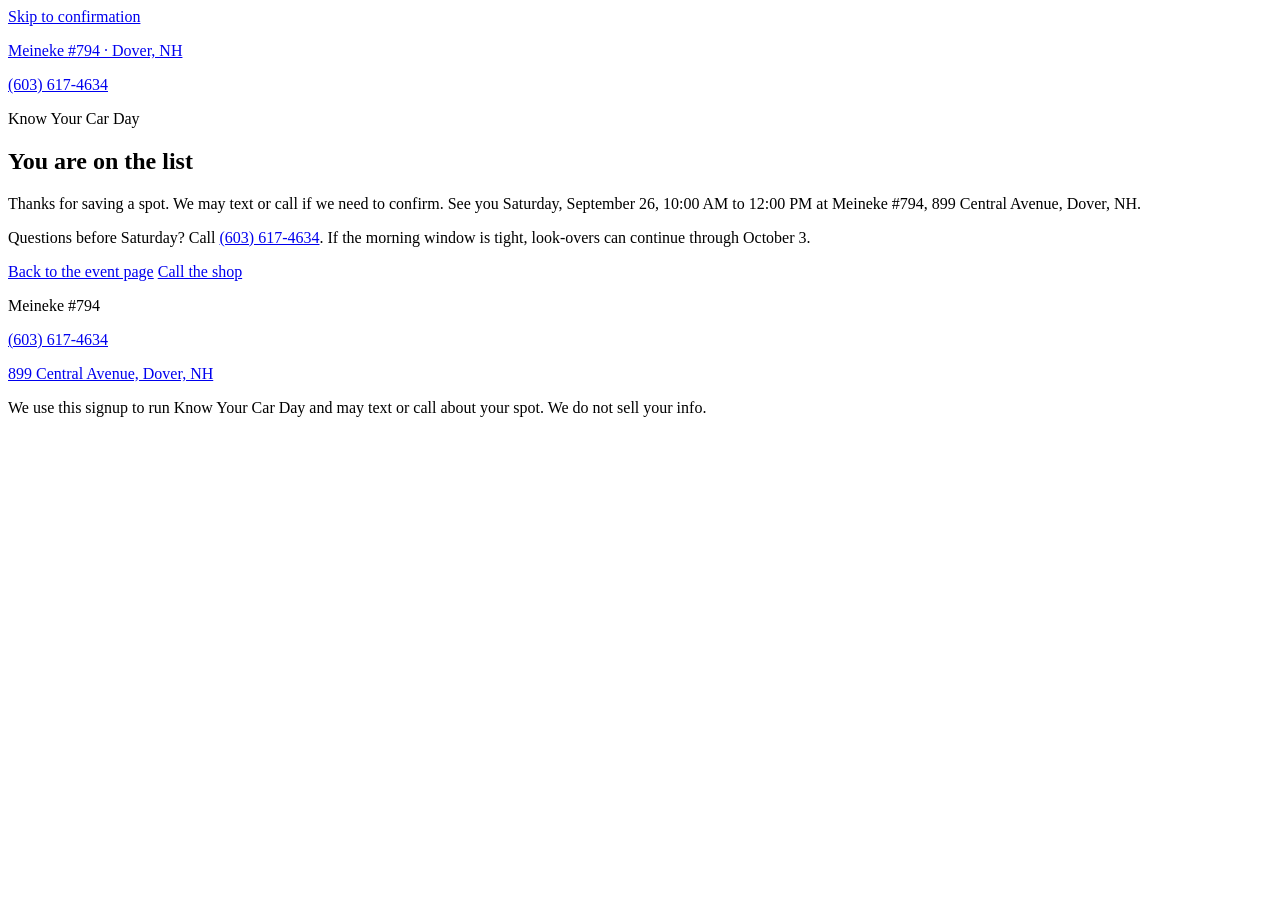
==== thanks.html @ 158d098f "Add Know Your Car Day landing page and RSVP form" ====
<!DOCTYPE html>
<html lang="en">
  <head>
    <meta charset="utf-8" />
    <meta name="viewport" content="width=device-width, initial-scale=1" />
    <title>You are on the list | Know Your Car Day</title>
    <meta
      name="description"
      content="Thanks for saving a spot at Know Your Car Day, Saturday, September 26, 2026 at Meineke #794 in Dover, NH."
    />
    <meta name="robots" content="noindex" />
    <meta name="theme-color" content="#111111" />
    <link rel="icon" href="favicon.svg" type="image/svg+xml" />
    <link rel="stylesheet" href="styles.css" />
  </head>
  <body>
    <a class="skip-link" href="#thanks">Skip to confirmation</a>

    <header class="masthead">
      <div class="wrap masthead-inner">
        <p class="shop-mark">
          <a href="index.html">Meineke #794 · Dover, NH</a>
        </p>
        <p class="masthead-phone">
          <a href="tel:+16036174634">(603) 617-4634</a>
        </p>
      </div>
    </header>

    <main>
      <section class="thanks" id="thanks" aria-labelledby="thanks-heading">
        <div class="wrap thanks-inner">
          <p class="eyebrow">Know Your Car Day</p>
          <h1 id="thanks-heading">You are on the list</h1>
          <p class="lede">
            Thanks for saving a spot. We may text or call if we need to confirm.
            See you Saturday, September 26, 10:00 AM to 12:00 PM at Meineke #794,
            899 Central Avenue, Dover, NH.
          </p>
          <p class="soft-note">
            Questions before Saturday? Call
            <a href="tel:+16036174634">(603) 617-4634</a>. If the morning window
            is tight, look-overs can continue through October 3.
          </p>
          <p class="hero-actions">
            <a class="btn btn-primary" href="index.html">Back to the event page</a>
            <a class="btn btn-ghost" href="tel:+16036174634">Call the shop</a>
          </p>
        </div>
      </section>
    </main>

    <footer class="site-footer">
      <div class="wrap">
        <p class="footer-shop">Meineke #794</p>
        <p>
          <a href="tel:+16036174634">(603) 617-4634</a>
        </p>
        <p>
          <a href="https://maps.google.com/?q=899+Central+Avenue+Dover+NH"
            >899 Central Avenue, Dover, NH</a
          >
        </p>
        <p class="privacy">
          We use this signup to run Know Your Car Day and may text or call about
          your spot. We do not sell your info.
        </p>
      </div>
    </footer>
  </body>
</html>
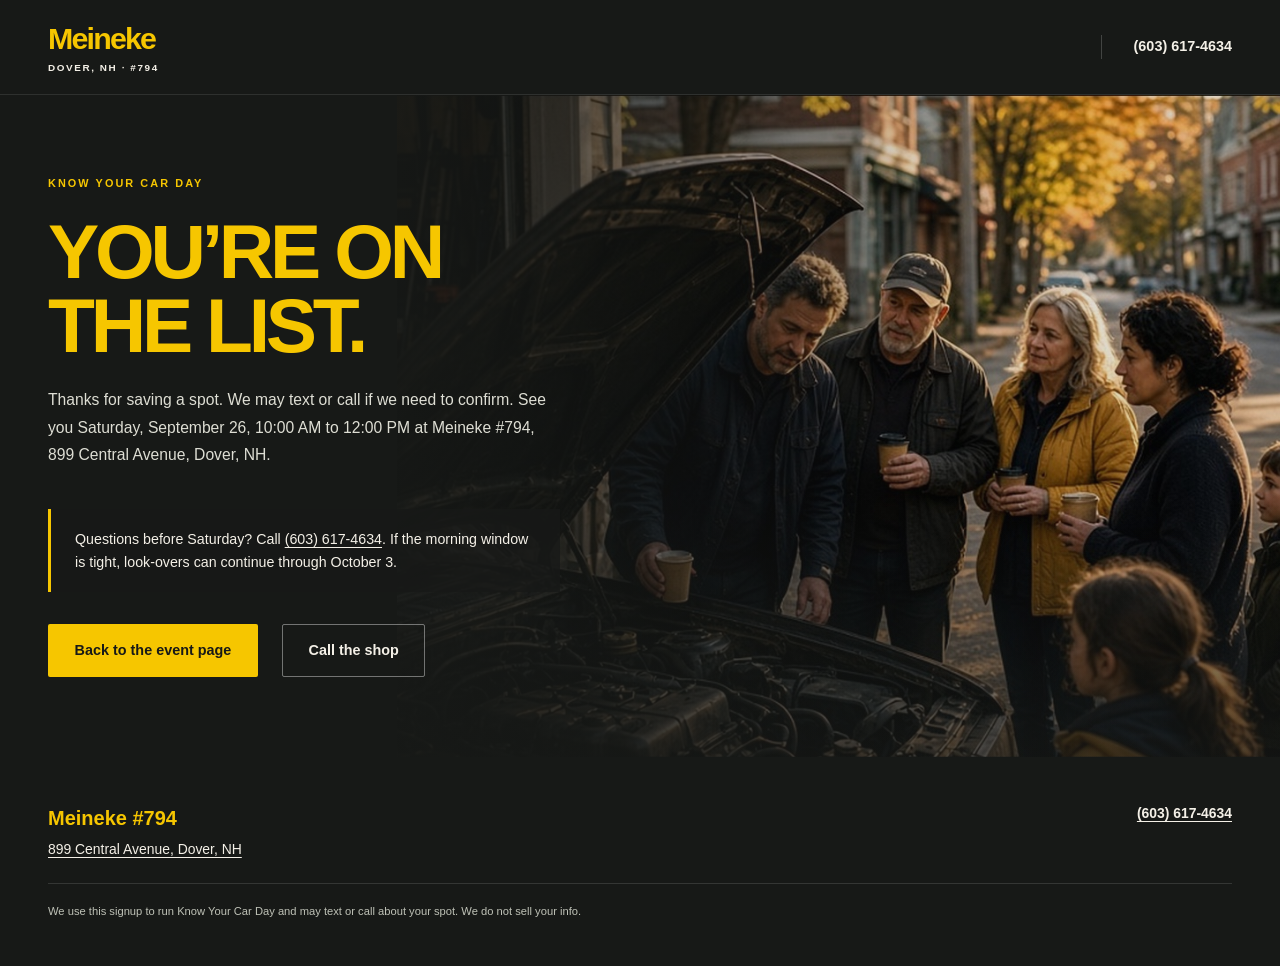
==== commit e0f1904d: "Restyle event landing page to match the Know Your Car Day flyer" ====
--- a/thanks.html
+++ b/thanks.html
@@ -9,7 +9,7 @@
       content="Thanks for saving a spot at Know Your Car Day, Saturday, September 26, 2026 at Meineke #794 in Dover, NH."
     />
     <meta name="robots" content="noindex" />
-    <meta name="theme-color" content="#111111" />
+    <meta name="theme-color" content="#171917" />
     <link rel="icon" href="favicon.svg" type="image/svg+xml" />
     <link rel="stylesheet" href="styles.css" />
   </head>
@@ -18,9 +18,7 @@
 
     <header class="masthead">
       <div class="wrap masthead-inner">
-        <p class="shop-mark">
-          <a href="index.html">Meineke #794 · Dover, NH</a>
-        </p>
+        <a class="shop-mark" href="index.html"><span>Meineke</span><small>Dover, NH · #794</small></a>
         <p class="masthead-phone">
           <a href="tel:+16036174634">(603) 617-4634</a>
         </p>
@@ -29,9 +27,12 @@
 
     <main>
       <section class="thanks" id="thanks" aria-labelledby="thanks-heading">
+        <div class="hero-visual" aria-hidden="true">
+          <svg viewBox="0 170 1080 750" preserveAspectRatio="xMidYMid slice" focusable="false"><image href="assets/shop-day.jpg" width="1080" height="1080" /></svg>
+        </div>
         <div class="wrap thanks-inner">
           <p class="eyebrow">Know Your Car Day</p>
-          <h1 id="thanks-heading">You are on the list</h1>
+          <h1 id="thanks-heading">You’re on<br />the list.</h1>
           <p class="lede">
             Thanks for saving a spot. We may text or call if we need to confirm.
             See you Saturday, September 26, 10:00 AM to 12:00 PM at Meineke #794,
--- a/styles.css
+++ b/styles.css
@@ -0,0 +1,173 @@
+:root {
+  --ink: #171917;
+  --ink-soft: #222520;
+  --paper: #f4f0e7;
+  --card: #fffdf8;
+  --yellow: #f6c600;
+  --muted: #60635a;
+  --line: #d9d5ca;
+  --focus: #176b96;
+}
+*, *::before, *::after { box-sizing: border-box; }
+html { scroll-behavior: smooth; scroll-padding-top: 1.5rem; }
+body { margin: 0; background: var(--paper); color: var(--ink); font-family: Arial, Helvetica, sans-serif; font-size: 1rem; line-height: 1.6; -webkit-font-smoothing: antialiased; }
+a { color: inherit; text-underline-offset: .22em; }
+a:hover { text-decoration-thickness: 2px; }
+:focus-visible { outline: 3px solid var(--focus); outline-offset: 5px; }
+.hero :focus-visible, .masthead :focus-visible, .site-footer :focus-visible, .thanks :focus-visible { outline-color: var(--yellow); }
+.wrap { width: min(100% - 6rem, 76rem); margin-inline: auto; }
+.skip-link { position: absolute; left: 1rem; top: 1rem; z-index: 10; padding: .7rem 1rem; background: var(--yellow); color: var(--ink); transform: translateY(-200%); }
+.skip-link:focus { transform: none; }
+.masthead { background: var(--ink); color: var(--paper); border-bottom: 1px solid #ffffff19; }
+.masthead-inner { display: flex; align-items: center; justify-content: space-between; gap: 2rem; min-height: 94px; }
+.shop-mark { display: flex; flex-direction: column; text-decoration: none; line-height: 1.15; }
+.shop-mark > span { color: var(--yellow); font-size: 1.9rem; font-weight: 900; letter-spacing: -.06em; }
+.shop-mark small { margin-top: .4rem; font-size: .62rem; font-weight: 700; letter-spacing: .16em; text-transform: uppercase; }
+.site-nav { display: flex; gap: 2rem; margin-left: auto; font-size: .86rem; }
+.site-nav a, .masthead-phone a { text-decoration: none; }
+.site-nav a:hover, .masthead-phone a:hover { color: var(--yellow); }
+.masthead-phone { margin: 0 0 0 1.5rem; padding-left: 2rem; border-left: 1px solid #ffffff30; font-size: .9rem; font-weight: 700; }
+.hero, .thanks { position: relative; isolation: isolate; overflow: hidden; background: var(--ink); color: var(--paper); }
+.hero-visual { position: absolute; z-index: -2; inset: 0 0 0 31%; }
+.hero-visual svg { display: block; width: 100%; height: 100%; }
+.hero::before, .thanks::before { content: ''; position: absolute; z-index: -1; inset: 0; background: linear-gradient(90deg, #171917 5%, #171917f5 28%, #171917b8 44%, #17191722 73%), linear-gradient(0deg, #171917bb, transparent 40%); }
+.hero-inner { position: relative; padding-top: 5.25rem; padding-bottom: 5rem; }
+.eyebrow { margin: 0 0 1.4rem; font-size: .68rem; font-weight: 700; letter-spacing: .19em; text-transform: uppercase; }
+.hero .eyebrow, .thanks .eyebrow { color: var(--yellow); }
+.status-dot { display: inline-block; width: 6px; height: 6px; margin-right: .6rem; border-radius: 50%; background: currentColor; vertical-align: middle; }
+h1, h2, h3, p { margin-top: 0; }
+h1 { margin-bottom: 1.5rem; font-size: clamp(4rem, 7.3vw, 6.6rem); font-weight: 900; line-height: .96; letter-spacing: -.055em; text-transform: uppercase; color: var(--yellow); }
+.title-dot { color: var(--paper); }
+.hero-intro { margin-bottom: 1.1rem; font-size: clamp(1.15rem, 1.65vw, 1.5rem); line-height: 1.45; letter-spacing: -.02em; }
+.lede { max-width: 27rem; color: #deded4; line-height: 1.75; font-size: .98rem; }
+.hero-actions { display: flex; flex-wrap: wrap; align-items: center; gap: 1.5rem; margin: 2rem 0 0; }
+.btn { display: inline-flex; align-items: center; justify-content: center; gap: 1.75rem; min-height: 52px; padding: .85rem 1.6rem; border: 1px solid transparent; border-radius: 2px; font: inherit; font-size: .9rem; font-weight: 700; text-decoration: none; cursor: pointer; transition: background-color .15s, color .15s; }
+.btn-primary { background: var(--yellow); color: var(--ink); }
+.btn-primary:hover { background: #ffda42; }
+.btn-primary span { font-size: 1.15rem; }
+.text-link { color: var(--paper); font-size: .84rem; text-decoration: none; border-bottom: 1px solid #ffffff55; padding-block: .5rem; }
+.text-link span { margin-left: .5rem; }
+.hero-note { margin: 1rem 0 0; font-size: .73rem; color: #c3c6ba; }
+.event-details { background: #171917eb; border-top: 1px solid #ffffff25; }
+.event-details-inner { display: grid; grid-template-columns: repeat(3, 1fr); padding-block: 1.9rem; }
+.event-details-inner > div { display: flex; flex-direction: column; padding-left: 2.2rem; border-left: 1px solid #ffffff24; }
+.event-details-inner > div:first-child { padding-left: 0; border-left: 0; }
+.detail-label { margin-bottom: .45rem; color: var(--yellow); font-size: .62rem; font-weight: 700; letter-spacing: .18em; text-transform: uppercase; }
+.event-details strong { font-size: 1.02rem; }
+.event-details strong + span, .event-details a { margin-top: .25rem; color: #bfc2b7; font-size: .78rem; }
+.event-details a { width: fit-content; text-decoration: none; }
+.event-details a:hover { color: var(--yellow); }
+.expect { padding: 5.5rem 0 4.5rem; background: var(--paper); }
+.expect .eyebrow, .signup .eyebrow { color: #746021; }
+h2 { margin-bottom: 1.1rem; font-size: clamp(2.25rem, 3.8vw, 3.4rem); line-height: 1.07; font-weight: 700; letter-spacing: -.045em; }
+.section-lead { max-width: 37rem; margin-bottom: 2.6rem; color: var(--muted); line-height: 1.75; }
+.expect-list { display: grid; grid-template-columns: repeat(3, 1fr); column-gap: 3rem; row-gap: 1.8rem; padding: 0; margin: 0; list-style: none; counter-reset: topic; }
+.expect-list li { counter-increment: topic; position: relative; padding: 1.35rem 0 0 2.15rem; border-top: 1px solid var(--line); color: var(--muted); font-size: .92rem; line-height: 1.7; }
+.expect-list li::before { content: '0' counter(topic); position: absolute; left: 0; top: 1.5rem; color: #86713b; font-size: .66rem; font-weight: 700; }
+.expect-list strong { display: block; margin-bottom: .4rem; color: var(--ink); font-size: 1.1rem; font-weight: 700; }
+.soft-note { margin: 2.5rem 0 0; padding: 1.2rem 1.5rem; border-left: 3px solid var(--yellow); background: #e9e4d8; color: #54574e; font-size: .89rem; }
+.signup { padding: 5.5rem 0; background: #e9e5da; border-top: 1px solid var(--line); }
+.signup-wrap { display: grid; grid-template-columns: .85fr 1.15fr; gap: clamp(3rem, 7vw, 7rem); align-items: start; }
+.signup-intro { padding-top: .5rem; }
+.signup-intro .section-lead { max-width: 24rem; margin-bottom: 2rem; }
+.signup-summary { padding-top: 1.8rem; border-top: 1px solid #ccc8bb; }
+.signup-summary p { margin-bottom: 1.6rem; font-size: .9rem; color: #565a50; }
+.signup-summary span { display: block; margin-bottom: .35rem; font-size: .65rem; font-weight: 700; letter-spacing: .15em; text-transform: uppercase; }
+.signup-summary strong { display: block; color: var(--ink); font-size: 1rem; }
+.signup-summary a { color: var(--ink); font-size: 1.15rem; font-weight: 700; text-decoration-color: #a79b72; }
+.signup-reassurance { max-width: 20rem; padding-top: .5rem; color: #63665a; font-size: .9rem; font-style: italic; }
+.rsvp-form { min-width: 0; padding: 2rem; background: var(--card); border: 1px solid #d8d3c7; border-top: 4px solid var(--yellow); border-radius: 2px; }
+.form-heading { margin-bottom: 1.6rem; }
+.form-heading h3 { margin-bottom: .35rem; font-size: 1.3rem; letter-spacing: -.025em; line-height: 1.25; }
+.form-heading p { margin-bottom: 0; color: var(--muted); font-size: .85rem; }
+.honeypot { position: absolute; left: -10000px; width: 1px; height: 1px; overflow: hidden; }
+.field, fieldset { min-width: 0; margin: 0 0 1.15rem; }
+.field-row { display: grid; grid-template-columns: 1fr 1fr; gap: 1rem; }
+.vehicle-row { grid-template-columns: 5.5rem 1fr 1fr; }
+.vehicle-row .field { margin-bottom: 0; }
+label, legend { display: block; margin-bottom: .4rem; font-size: .83rem; font-weight: 700; }
+legend { padding: 0; }
+fieldset { padding: 0; border: 0; }
+.hint { margin-bottom: .5rem; color: var(--muted); font-size: .78rem; }
+.req, .opt { display: inline-block; margin-left: .25rem; color: var(--muted); font-size: .65rem; font-weight: 400; }
+input[type='text'], input[type='tel'], input[type='email'], select, textarea { width: 100%; min-width: 0; min-height: 46px; padding: .6rem .75rem; border: 1px solid #bebfb3; border-radius: 2px; background: #fff; color: var(--ink); font: inherit; font-size: 1rem; }
+textarea { min-height: 100px; resize: vertical; }
+input:user-invalid, select:user-invalid, textarea:user-invalid { border-color: #a32424; }
+.checks { display: grid; grid-template-columns: 1fr 1fr; gap: .4rem .6rem; margin: 0; padding: 0; list-style: none; }
+.check { display: flex; align-items: center; gap: .55rem; min-height: 44px; margin: 0; padding: .5rem .55rem; border: 1px solid #deded3; border-radius: 2px; font-weight: 400; font-size: .8rem; cursor: pointer; }
+.check:hover { background: var(--paper); }
+.check:has(input:checked) { background: #fff7d4; border-color: #b89a31; }
+.check input { flex-shrink: 0; width: 17px; height: 17px; margin: 0; accent-color: #66551b; }
+.btn-block { width: 100%; }
+.form-foot { margin: .85rem 0 0; color: var(--muted); text-align: center; font-size: .7rem; line-height: 1.6; }
+.site-footer { padding: 2.8rem 0; background: var(--ink); color: var(--paper); }
+.site-footer .wrap { display: grid; grid-template-columns: 1fr auto; gap: .25rem 2rem; }
+.site-footer p { margin: 0; font-size: .87rem; }
+.site-footer .footer-shop { color: var(--yellow); font-size: 1.25rem; font-weight: 700; }
+.site-footer p:nth-child(2) { text-align: right; font-weight: 700; }
+.site-footer .privacy { grid-column: 1 / -1; margin-top: 1.2rem; padding-top: 1.2rem; border-top: 1px solid #ffffff20; font-size: .7rem; color: #bfc2b7; }
+.thanks { min-height: 650px; padding: 5rem 0; }
+.thanks-inner { position: relative; }
+.thanks h1 { font-size: clamp(3rem, 6vw, 5.5rem); }
+.thanks .lede { max-width: 32rem; }
+.thanks .soft-note { max-width: 32rem; background: #171917c9; color: var(--paper); }
+.btn-ghost { background: transparent; border-color: #ffffff65; color: var(--paper); }
+.btn-ghost:hover { background: var(--paper); color: var(--ink); }
+@media (min-width: 1500px) { .hero-inner { padding-block: 6.5rem; } }
+@media (max-width: 1000px) {
+  .wrap { width: calc(100% - 3rem); }
+  .hero-inner { padding-block: 4rem; }
+  .hero-visual { left: 20%; }
+  .hero::before, .thanks::before { background: linear-gradient(90deg, #171917fa, #171917d9 32%, #17191755 80%), linear-gradient(0deg, #171917cc, transparent 50%); }
+  .site-nav { gap: 1.25rem; }
+  .masthead-phone { margin-left: 0; padding-left: 1rem; }
+  .expect-list { column-gap: 1.75rem; }
+  .signup-wrap { gap: 2rem; grid-template-columns: .75fr 1.25fr; }
+  .rsvp-form { padding: 1.5rem; }
+  .event-details-inner > div { padding-left: 1rem; }
+  .event-details strong { font-size: .9rem; }
+}
+@media (max-width: 700px) {
+  .wrap { width: calc(100% - 2.5rem); }
+  .masthead-inner { min-height: 80px; gap: 1rem; }
+  .shop-mark > span { font-size: 1.6rem; }
+  .site-nav { display: none; }
+  .masthead-phone { padding-left: 0; border: 0; font-size: .8rem; }
+  .hero-visual { inset: 0; }
+  .hero::before, .thanks::before { background: linear-gradient(90deg, #171917ec, #17191770), linear-gradient(0deg, #171917f5 10%, #17191733 85%); }
+  .hero-inner { padding-top: 3.5rem; padding-bottom: 2.5rem; }
+  h1 { font-size: clamp(3.5rem, 13vw, 5.5rem); }
+  .hero .eyebrow { font-size: .59rem; }
+  .hero-intro { font-size: 1.17rem; }
+  .lede { max-width: 24rem; font-size: .9rem; }
+  .hero-actions { gap: 1rem; }
+  .btn { padding-inline: 1.15rem; }
+  .text-link { font-size: .78rem; }
+  .event-details-inner { grid-template-columns: 1fr; padding-block: .5rem; }
+  .event-details-inner > div, .event-details-inner > div:first-child { padding: 1rem 0; border-left: 0; border-bottom: 1px solid #ffffff22; }
+  .event-details-inner > div:last-child { border-bottom: 0; }
+  .detail-label { margin-bottom: .15rem; }
+  .event-details strong { font-size: 1rem; }
+  .expect, .signup { padding-block: 3.5rem; }
+  .expect-list { grid-template-columns: 1fr 1fr; column-gap: 1.5rem; }
+  .expect-list li { font-size: .86rem; padding-left: 0; padding-top: 2.6rem; }
+  .expect-list li::before { top: 1rem; }
+  .expect-list strong { font-size: 1rem; }
+  .section-lead { font-size: .94rem; }
+  .signup-wrap { grid-template-columns: 1fr; gap: 1.5rem; }
+  .signup-intro .section-lead { max-width: 32rem; margin-bottom: 1rem; }
+  .signup-summary { display: none; }
+  .signup-reassurance { max-width: none; margin-bottom: 0; }
+  .rsvp-form { padding: 1.4rem; }
+  .site-footer .wrap { grid-template-columns: 1fr; }
+  .site-footer p:nth-child(2) { text-align: left; }
+  .thanks { padding-block: 3.5rem; }
+}
+@media (max-width: 380px) {
+  .wrap { width: calc(100% - 2rem); }
+  .rsvp-form { padding: 1rem; }
+  .field-row, .vehicle-row { grid-template-columns: 1fr; gap: 0; }
+  .vehicle-row .field { margin-bottom: .8rem; }
+  .checks { grid-template-columns: 1fr; }
+}
+@media (prefers-reduced-motion: reduce) { html { scroll-behavior: auto; } .btn { transition: none; } }
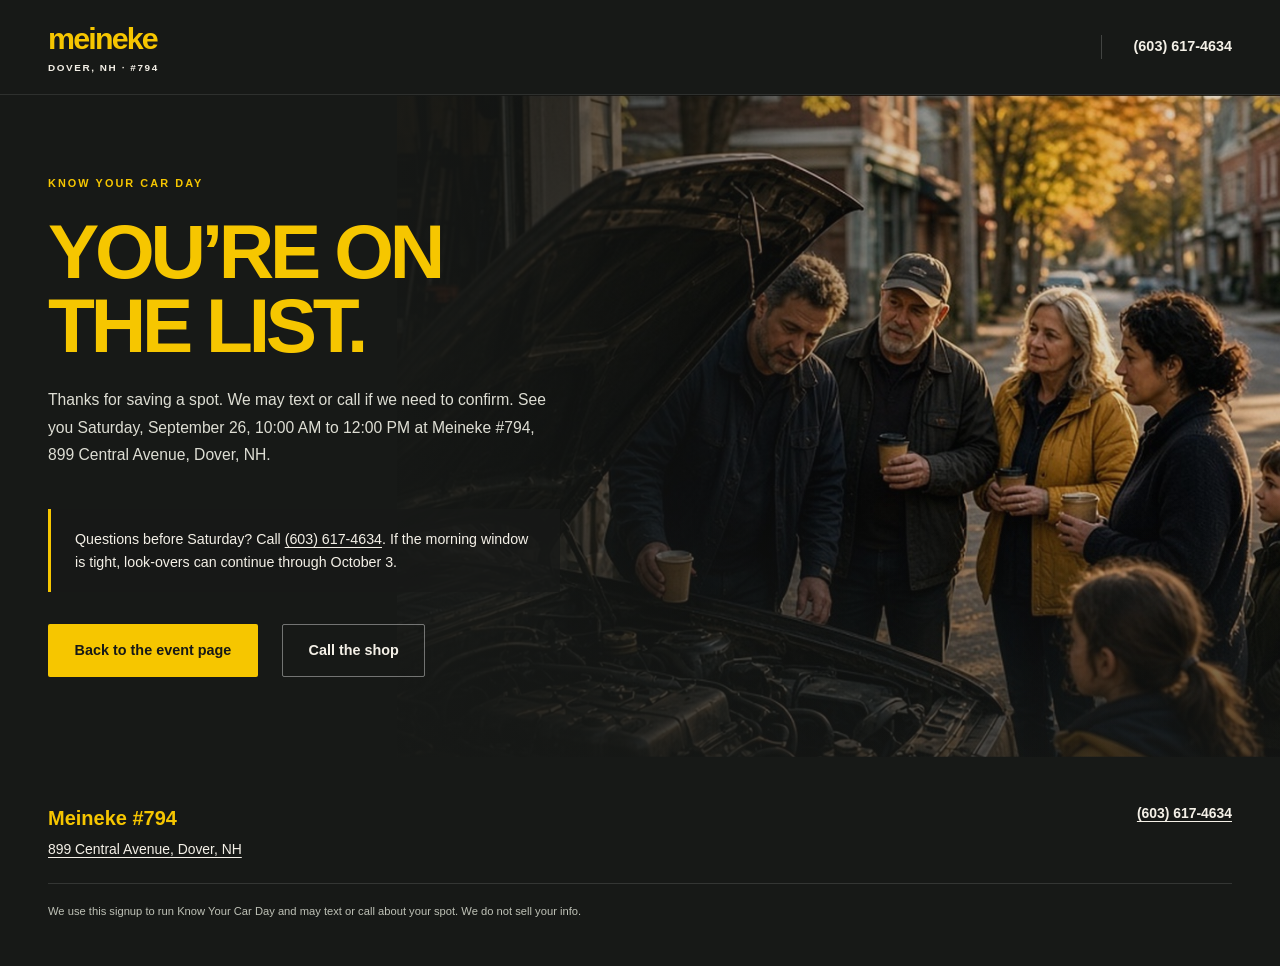
==== commit d685b7c3: "Use lowercase meineke in Arial Black for the header logo" ====
--- a/thanks.html
+++ b/thanks.html
@@ -18,7 +18,7 @@
 
     <header class="masthead">
       <div class="wrap masthead-inner">
-        <a class="shop-mark" href="index.html"><span>Meineke</span><small>Dover, NH · #794</small></a>
+        <a class="shop-mark" href="index.html"><span>meineke</span><small>Dover, NH · #794</small></a>
         <p class="masthead-phone">
           <a href="tel:+16036174634">(603) 617-4634</a>
         </p>
--- a/styles.css
+++ b/styles.css
@@ -21,7 +21,7 @@
 .masthead { background: var(--ink); color: var(--paper); border-bottom: 1px solid #ffffff19; }
 .masthead-inner { display: flex; align-items: center; justify-content: space-between; gap: 2rem; min-height: 94px; }
 .shop-mark { display: flex; flex-direction: column; text-decoration: none; line-height: 1.15; }
-.shop-mark > span { color: var(--yellow); font-size: 1.9rem; font-weight: 900; letter-spacing: -.06em; }
+.shop-mark > span { color: var(--yellow); font-family: "Arial Black", Arial, sans-serif; font-size: 1.9rem; font-weight: 900; letter-spacing: -.06em; }
 .shop-mark small { margin-top: .4rem; font-size: .62rem; font-weight: 700; letter-spacing: .16em; text-transform: uppercase; }
 .site-nav { display: flex; gap: 2rem; margin-left: auto; font-size: .86rem; }
 .site-nav a, .masthead-phone a { text-decoration: none; }
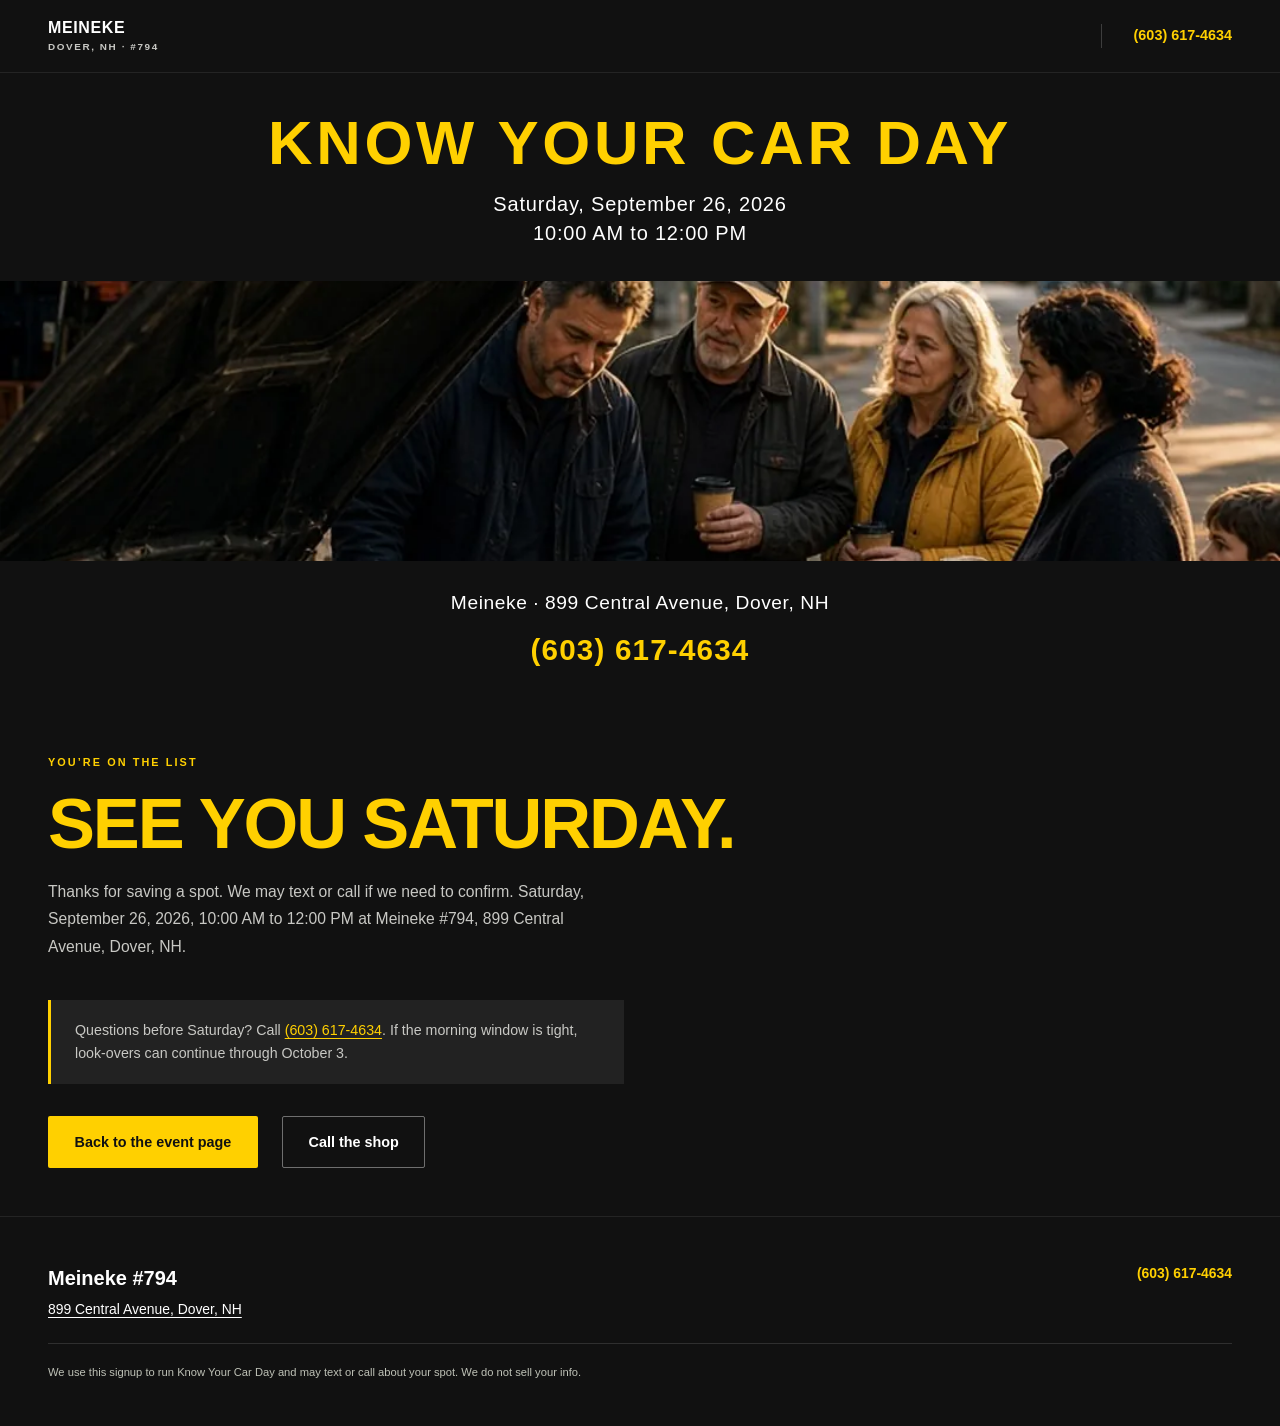
==== commit 5c07af33: "Restyle landing page to the charcoal and yellow flyer Crop the letterboxed flyer into a compressed s" ====
--- a/thanks.html
+++ b/thanks.html
@@ -9,7 +9,7 @@
       content="Thanks for saving a spot at Know Your Car Day, Saturday, September 26, 2026 at Meineke #794 in Dover, NH."
     />
     <meta name="robots" content="noindex" />
-    <meta name="theme-color" content="#171917" />
+    <meta name="theme-color" content="#111111" />
     <link rel="icon" href="favicon.svg" type="image/svg+xml" />
     <link rel="stylesheet" href="styles.css" />
   </head>
@@ -18,7 +18,9 @@
 
     <header class="masthead">
       <div class="wrap masthead-inner">
-        <a class="shop-mark" href="index.html"><span>meineke</span><small>Dover, NH · #794</small></a>
+        <a class="shop-mark" href="index.html"
+          ><span>Meineke</span><small>Dover, NH · #794</small></a
+        >
         <p class="masthead-phone">
           <a href="tel:+16036174634">(603) 617-4634</a>
         </p>
@@ -27,15 +29,43 @@
 
     <main>
       <section class="thanks" id="thanks" aria-labelledby="thanks-heading">
-        <div class="hero-visual" aria-hidden="true">
-          <svg viewBox="0 170 1080 750" preserveAspectRatio="xMidYMid slice" focusable="false"><image href="assets/shop-day.jpg" width="1080" height="1080" /></svg>
+        <div class="flyer-head">
+          <div class="wrap flyer-head-inner">
+            <p class="hero-kicker">Know Your Car Day</p>
+            <p class="hero-date">
+              Saturday, September 26, 2026<br />
+              10:00 AM to 12:00 PM
+            </p>
+          </div>
         </div>
+
+        <figure class="flyer-photo flyer-photo-compact">
+          <picture>
+            <source srcset="assets/shop-day.webp" type="image/webp" />
+            <img
+              src="assets/shop-day.jpg"
+              width="1080"
+              height="738"
+              alt="Neighbors gathered around an open car hood on a small-town street, coffee cups in hand."
+            />
+          </picture>
+        </figure>
+
+        <div class="flyer-band">
+          <div class="wrap flyer-band-inner">
+            <p class="flyer-shop">Meineke · 899 Central Avenue, Dover, NH</p>
+            <p class="flyer-phone">
+              <a href="tel:+16036174634">(603) 617-4634</a>
+            </p>
+          </div>
+        </div>
+
         <div class="wrap thanks-inner">
-          <p class="eyebrow">Know Your Car Day</p>
-          <h1 id="thanks-heading">You’re on<br />the list.</h1>
+          <p class="eyebrow">You’re on the list</p>
+          <h1 id="thanks-heading">See you Saturday.</h1>
           <p class="lede">
             Thanks for saving a spot. We may text or call if we need to confirm.
-            See you Saturday, September 26, 10:00 AM to 12:00 PM at Meineke #794,
+            Saturday, September 26, 2026, 10:00 AM to 12:00 PM at Meineke #794,
             899 Central Avenue, Dover, NH.
           </p>
           <p class="soft-note">
--- a/styles.css
+++ b/styles.css
@@ -1,173 +1,992 @@
 :root {
-  --ink: #171917;
-  --ink-soft: #222520;
-  --paper: #f4f0e7;
-  --card: #fffdf8;
-  --yellow: #f6c600;
-  --muted: #60635a;
-  --line: #d9d5ca;
+  --charcoal: #111111;
+  --charcoal-soft: #1a1a1a;
+  --charcoal-lift: #222222;
+  --yellow: #ffd000;
+  --yellow-hover: #f5c400;
+  --paper: #ffffff;
+  --ink: #111111;
+  --muted: #c8c8c4;
+  --muted-ink: #4a4a46;
+  --line: #2e2e2e;
+  --line-soft: #e4e4e0;
   --focus: #176b96;
-}
-*, *::before, *::after { box-sizing: border-box; }
-html { scroll-behavior: smooth; scroll-padding-top: 1.5rem; }
-body { margin: 0; background: var(--paper); color: var(--ink); font-family: Arial, Helvetica, sans-serif; font-size: 1rem; line-height: 1.6; -webkit-font-smoothing: antialiased; }
-a { color: inherit; text-underline-offset: .22em; }
-a:hover { text-decoration-thickness: 2px; }
-:focus-visible { outline: 3px solid var(--focus); outline-offset: 5px; }
-.hero :focus-visible, .masthead :focus-visible, .site-footer :focus-visible, .thanks :focus-visible { outline-color: var(--yellow); }
-.wrap { width: min(100% - 6rem, 76rem); margin-inline: auto; }
-.skip-link { position: absolute; left: 1rem; top: 1rem; z-index: 10; padding: .7rem 1rem; background: var(--yellow); color: var(--ink); transform: translateY(-200%); }
-.skip-link:focus { transform: none; }
-.masthead { background: var(--ink); color: var(--paper); border-bottom: 1px solid #ffffff19; }
-.masthead-inner { display: flex; align-items: center; justify-content: space-between; gap: 2rem; min-height: 94px; }
-.shop-mark { display: flex; flex-direction: column; text-decoration: none; line-height: 1.15; }
-.shop-mark > span { color: var(--yellow); font-family: "Arial Black", Arial, sans-serif; font-size: 1.9rem; font-weight: 900; letter-spacing: -.06em; }
-.shop-mark small { margin-top: .4rem; font-size: .62rem; font-weight: 700; letter-spacing: .16em; text-transform: uppercase; }
-.site-nav { display: flex; gap: 2rem; margin-left: auto; font-size: .86rem; }
-.site-nav a, .masthead-phone a { text-decoration: none; }
-.site-nav a:hover, .masthead-phone a:hover { color: var(--yellow); }
-.masthead-phone { margin: 0 0 0 1.5rem; padding-left: 2rem; border-left: 1px solid #ffffff30; font-size: .9rem; font-weight: 700; }
-.hero, .thanks { position: relative; isolation: isolate; overflow: hidden; background: var(--ink); color: var(--paper); }
-.hero-visual { position: absolute; z-index: -2; inset: 0 0 0 31%; }
-.hero-visual svg { display: block; width: 100%; height: 100%; }
-.hero::before, .thanks::before { content: ''; position: absolute; z-index: -1; inset: 0; background: linear-gradient(90deg, #171917 5%, #171917f5 28%, #171917b8 44%, #17191722 73%), linear-gradient(0deg, #171917bb, transparent 40%); }
-.hero-inner { position: relative; padding-top: 5.25rem; padding-bottom: 5rem; }
-.eyebrow { margin: 0 0 1.4rem; font-size: .68rem; font-weight: 700; letter-spacing: .19em; text-transform: uppercase; }
-.hero .eyebrow, .thanks .eyebrow { color: var(--yellow); }
-.status-dot { display: inline-block; width: 6px; height: 6px; margin-right: .6rem; border-radius: 50%; background: currentColor; vertical-align: middle; }
-h1, h2, h3, p { margin-top: 0; }
-h1 { margin-bottom: 1.5rem; font-size: clamp(4rem, 7.3vw, 6.6rem); font-weight: 900; line-height: .96; letter-spacing: -.055em; text-transform: uppercase; color: var(--yellow); }
-.title-dot { color: var(--paper); }
-.hero-intro { margin-bottom: 1.1rem; font-size: clamp(1.15rem, 1.65vw, 1.5rem); line-height: 1.45; letter-spacing: -.02em; }
-.lede { max-width: 27rem; color: #deded4; line-height: 1.75; font-size: .98rem; }
-.hero-actions { display: flex; flex-wrap: wrap; align-items: center; gap: 1.5rem; margin: 2rem 0 0; }
-.btn { display: inline-flex; align-items: center; justify-content: center; gap: 1.75rem; min-height: 52px; padding: .85rem 1.6rem; border: 1px solid transparent; border-radius: 2px; font: inherit; font-size: .9rem; font-weight: 700; text-decoration: none; cursor: pointer; transition: background-color .15s, color .15s; }
-.btn-primary { background: var(--yellow); color: var(--ink); }
-.btn-primary:hover { background: #ffda42; }
-.btn-primary span { font-size: 1.15rem; }
-.text-link { color: var(--paper); font-size: .84rem; text-decoration: none; border-bottom: 1px solid #ffffff55; padding-block: .5rem; }
-.text-link span { margin-left: .5rem; }
-.hero-note { margin: 1rem 0 0; font-size: .73rem; color: #c3c6ba; }
-.event-details { background: #171917eb; border-top: 1px solid #ffffff25; }
-.event-details-inner { display: grid; grid-template-columns: repeat(3, 1fr); padding-block: 1.9rem; }
-.event-details-inner > div { display: flex; flex-direction: column; padding-left: 2.2rem; border-left: 1px solid #ffffff24; }
-.event-details-inner > div:first-child { padding-left: 0; border-left: 0; }
-.detail-label { margin-bottom: .45rem; color: var(--yellow); font-size: .62rem; font-weight: 700; letter-spacing: .18em; text-transform: uppercase; }
-.event-details strong { font-size: 1.02rem; }
-.event-details strong + span, .event-details a { margin-top: .25rem; color: #bfc2b7; font-size: .78rem; }
-.event-details a { width: fit-content; text-decoration: none; }
-.event-details a:hover { color: var(--yellow); }
-.expect { padding: 5.5rem 0 4.5rem; background: var(--paper); }
-.expect .eyebrow, .signup .eyebrow { color: #746021; }
-h2 { margin-bottom: 1.1rem; font-size: clamp(2.25rem, 3.8vw, 3.4rem); line-height: 1.07; font-weight: 700; letter-spacing: -.045em; }
-.section-lead { max-width: 37rem; margin-bottom: 2.6rem; color: var(--muted); line-height: 1.75; }
-.expect-list { display: grid; grid-template-columns: repeat(3, 1fr); column-gap: 3rem; row-gap: 1.8rem; padding: 0; margin: 0; list-style: none; counter-reset: topic; }
-.expect-list li { counter-increment: topic; position: relative; padding: 1.35rem 0 0 2.15rem; border-top: 1px solid var(--line); color: var(--muted); font-size: .92rem; line-height: 1.7; }
-.expect-list li::before { content: '0' counter(topic); position: absolute; left: 0; top: 1.5rem; color: #86713b; font-size: .66rem; font-weight: 700; }
-.expect-list strong { display: block; margin-bottom: .4rem; color: var(--ink); font-size: 1.1rem; font-weight: 700; }
-.soft-note { margin: 2.5rem 0 0; padding: 1.2rem 1.5rem; border-left: 3px solid var(--yellow); background: #e9e4d8; color: #54574e; font-size: .89rem; }
-.signup { padding: 5.5rem 0; background: #e9e5da; border-top: 1px solid var(--line); }
-.signup-wrap { display: grid; grid-template-columns: .85fr 1.15fr; gap: clamp(3rem, 7vw, 7rem); align-items: start; }
-.signup-intro { padding-top: .5rem; }
-.signup-intro .section-lead { max-width: 24rem; margin-bottom: 2rem; }
-.signup-summary { padding-top: 1.8rem; border-top: 1px solid #ccc8bb; }
-.signup-summary p { margin-bottom: 1.6rem; font-size: .9rem; color: #565a50; }
-.signup-summary span { display: block; margin-bottom: .35rem; font-size: .65rem; font-weight: 700; letter-spacing: .15em; text-transform: uppercase; }
-.signup-summary strong { display: block; color: var(--ink); font-size: 1rem; }
-.signup-summary a { color: var(--ink); font-size: 1.15rem; font-weight: 700; text-decoration-color: #a79b72; }
-.signup-reassurance { max-width: 20rem; padding-top: .5rem; color: #63665a; font-size: .9rem; font-style: italic; }
-.rsvp-form { min-width: 0; padding: 2rem; background: var(--card); border: 1px solid #d8d3c7; border-top: 4px solid var(--yellow); border-radius: 2px; }
-.form-heading { margin-bottom: 1.6rem; }
-.form-heading h3 { margin-bottom: .35rem; font-size: 1.3rem; letter-spacing: -.025em; line-height: 1.25; }
-.form-heading p { margin-bottom: 0; color: var(--muted); font-size: .85rem; }
-.honeypot { position: absolute; left: -10000px; width: 1px; height: 1px; overflow: hidden; }
-.field, fieldset { min-width: 0; margin: 0 0 1.15rem; }
-.field-row { display: grid; grid-template-columns: 1fr 1fr; gap: 1rem; }
-.vehicle-row { grid-template-columns: 5.5rem 1fr 1fr; }
-.vehicle-row .field { margin-bottom: 0; }
-label, legend { display: block; margin-bottom: .4rem; font-size: .83rem; font-weight: 700; }
-legend { padding: 0; }
-fieldset { padding: 0; border: 0; }
-.hint { margin-bottom: .5rem; color: var(--muted); font-size: .78rem; }
-.req, .opt { display: inline-block; margin-left: .25rem; color: var(--muted); font-size: .65rem; font-weight: 400; }
-input[type='text'], input[type='tel'], input[type='email'], select, textarea { width: 100%; min-width: 0; min-height: 46px; padding: .6rem .75rem; border: 1px solid #bebfb3; border-radius: 2px; background: #fff; color: var(--ink); font: inherit; font-size: 1rem; }
-textarea { min-height: 100px; resize: vertical; }
-input:user-invalid, select:user-invalid, textarea:user-invalid { border-color: #a32424; }
-.checks { display: grid; grid-template-columns: 1fr 1fr; gap: .4rem .6rem; margin: 0; padding: 0; list-style: none; }
-.check { display: flex; align-items: center; gap: .55rem; min-height: 44px; margin: 0; padding: .5rem .55rem; border: 1px solid #deded3; border-radius: 2px; font-weight: 400; font-size: .8rem; cursor: pointer; }
-.check:hover { background: var(--paper); }
-.check:has(input:checked) { background: #fff7d4; border-color: #b89a31; }
-.check input { flex-shrink: 0; width: 17px; height: 17px; margin: 0; accent-color: #66551b; }
-.btn-block { width: 100%; }
-.form-foot { margin: .85rem 0 0; color: var(--muted); text-align: center; font-size: .7rem; line-height: 1.6; }
-.site-footer { padding: 2.8rem 0; background: var(--ink); color: var(--paper); }
-.site-footer .wrap { display: grid; grid-template-columns: 1fr auto; gap: .25rem 2rem; }
-.site-footer p { margin: 0; font-size: .87rem; }
-.site-footer .footer-shop { color: var(--yellow); font-size: 1.25rem; font-weight: 700; }
-.site-footer p:nth-child(2) { text-align: right; font-weight: 700; }
-.site-footer .privacy { grid-column: 1 / -1; margin-top: 1.2rem; padding-top: 1.2rem; border-top: 1px solid #ffffff20; font-size: .7rem; color: #bfc2b7; }
-.thanks { min-height: 650px; padding: 5rem 0; }
-.thanks-inner { position: relative; }
-.thanks h1 { font-size: clamp(3rem, 6vw, 5.5rem); }
-.thanks .lede { max-width: 32rem; }
-.thanks .soft-note { max-width: 32rem; background: #171917c9; color: var(--paper); }
-.btn-ghost { background: transparent; border-color: #ffffff65; color: var(--paper); }
-.btn-ghost:hover { background: var(--paper); color: var(--ink); }
-@media (min-width: 1500px) { .hero-inner { padding-block: 6.5rem; } }
+  --card: #ffffff;
+}
+
+*,
+*::before,
+*::after {
+  box-sizing: border-box;
+}
+
+html {
+  scroll-behavior: smooth;
+  scroll-padding-top: 1.5rem;
+}
+
+body {
+  margin: 0;
+  background: var(--charcoal);
+  color: var(--paper);
+  font-family: Arial, Helvetica, sans-serif;
+  font-size: 1rem;
+  line-height: 1.6;
+  -webkit-font-smoothing: antialiased;
+}
+
+a {
+  color: inherit;
+  text-underline-offset: 0.22em;
+}
+
+a:hover {
+  text-decoration-thickness: 2px;
+}
+
+:focus-visible {
+  outline: 3px solid var(--focus);
+  outline-offset: 5px;
+}
+
+.hero :focus-visible,
+.masthead :focus-visible,
+.site-footer :focus-visible,
+.thanks :focus-visible,
+.flyer-head :focus-visible,
+.flyer-band :focus-visible {
+  outline-color: var(--yellow);
+}
+
+.wrap {
+  width: min(100% - 6rem, 76rem);
+  margin-inline: auto;
+}
+
+.skip-link {
+  position: absolute;
+  left: 1rem;
+  top: 1rem;
+  z-index: 10;
+  padding: 0.7rem 1rem;
+  background: var(--yellow);
+  color: var(--ink);
+  transform: translateY(-200%);
+}
+
+.skip-link:focus {
+  transform: none;
+}
+
+.masthead {
+  background: var(--charcoal);
+  color: var(--paper);
+  border-bottom: 1px solid #ffffff14;
+}
+
+.masthead-inner {
+  display: flex;
+  align-items: center;
+  justify-content: space-between;
+  gap: 2rem;
+  min-height: 72px;
+}
+
+.shop-mark {
+  display: flex;
+  flex-direction: column;
+  text-decoration: none;
+  line-height: 1.15;
+}
+
+.shop-mark > span {
+  color: var(--paper);
+  font-size: 1rem;
+  font-weight: 700;
+  letter-spacing: 0.04em;
+  text-transform: uppercase;
+}
+
+.shop-mark small {
+  margin-top: 0.25rem;
+  font-size: 0.62rem;
+  font-weight: 700;
+  letter-spacing: 0.16em;
+  text-transform: uppercase;
+  color: var(--muted);
+}
+
+.site-nav {
+  display: flex;
+  gap: 2rem;
+  margin-left: auto;
+  font-size: 0.86rem;
+}
+
+.site-nav a,
+.masthead-phone a {
+  text-decoration: none;
+}
+
+.site-nav a:hover,
+.masthead-phone a:hover {
+  color: var(--yellow);
+}
+
+.masthead-phone {
+  margin: 0 0 0 1.5rem;
+  padding-left: 2rem;
+  border-left: 1px solid #ffffff30;
+  font-size: 0.9rem;
+  font-weight: 700;
+}
+
+.masthead-phone a {
+  color: var(--yellow);
+}
+
+.hero,
+.thanks {
+  background: var(--charcoal);
+  color: var(--paper);
+}
+
+.flyer-head {
+  background: var(--charcoal);
+  text-align: center;
+  padding: 2.4rem 0 2.1rem;
+}
+
+.flyer-head-inner {
+  max-width: 52rem;
+}
+
+.hero-kicker,
+.flyer-head h1 {
+  margin: 0 0 0.85rem;
+  color: var(--yellow);
+  font-family: "Arial Black", Arial, sans-serif;
+  font-size: clamp(2rem, 6.4vw, 3.85rem);
+  font-weight: 900;
+  line-height: 1.05;
+  letter-spacing: 0.06em;
+  text-transform: uppercase;
+}
+
+.hero-date {
+  margin: 0;
+  color: var(--paper);
+  font-size: clamp(1rem, 2.1vw, 1.25rem);
+  font-weight: 400;
+  letter-spacing: 0.04em;
+  line-height: 1.45;
+}
+
+.flyer-photo {
+  margin: 0;
+  background: var(--charcoal);
+}
+
+.flyer-photo img {
+  display: block;
+  width: 100%;
+  height: auto;
+  vertical-align: middle;
+}
+
+.flyer-photo-compact {
+  max-height: 280px;
+  overflow: hidden;
+}
+
+.flyer-photo-compact img {
+  height: 280px;
+  object-fit: cover;
+  object-position: center 42%;
+}
+
+.flyer-band {
+  background: var(--charcoal);
+  text-align: center;
+  padding: 1.7rem 0 1.8rem;
+}
+
+.flyer-shop {
+  margin: 0 0 0.45rem;
+  color: var(--paper);
+  font-size: clamp(1rem, 2vw, 1.2rem);
+  letter-spacing: 0.03em;
+}
+
+.flyer-phone {
+  margin: 0;
+  font-family: "Arial Black", Arial, sans-serif;
+  font-size: clamp(1.35rem, 3vw, 1.85rem);
+  font-weight: 900;
+  letter-spacing: 0.04em;
+}
+
+.flyer-phone a {
+  color: var(--yellow);
+  text-decoration: none;
+}
+
+.flyer-phone a:hover {
+  color: var(--yellow-hover);
+}
+
+.hero-inner,
+.thanks-inner {
+  padding-top: 3.25rem;
+  padding-bottom: 3rem;
+}
+
+.eyebrow {
+  margin: 0 0 1.1rem;
+  font-size: 0.68rem;
+  font-weight: 700;
+  letter-spacing: 0.19em;
+  text-transform: uppercase;
+  color: var(--yellow);
+}
+
+.status-dot {
+  display: inline-block;
+  width: 6px;
+  height: 6px;
+  margin-right: 0.6rem;
+  border-radius: 50%;
+  background: currentColor;
+  vertical-align: middle;
+}
+
+h1,
+h2,
+h3,
+p {
+  margin-top: 0;
+}
+
+.thanks h1 {
+  margin-bottom: 1.2rem;
+  color: var(--yellow);
+  font-size: clamp(2.6rem, 6vw, 4.4rem);
+  font-weight: 900;
+  line-height: 0.98;
+  letter-spacing: -0.03em;
+  text-transform: uppercase;
+}
+
+.hero-intro {
+  margin-bottom: 1.1rem;
+  font-size: clamp(1.15rem, 1.65vw, 1.5rem);
+  line-height: 1.45;
+  letter-spacing: -0.02em;
+}
+
+.lede {
+  max-width: 34rem;
+  color: var(--muted);
+  line-height: 1.75;
+  font-size: 0.98rem;
+}
+
+.hero-actions {
+  display: flex;
+  flex-wrap: wrap;
+  align-items: center;
+  gap: 1.5rem;
+  margin: 2rem 0 0;
+}
+
+.btn {
+  display: inline-flex;
+  align-items: center;
+  justify-content: center;
+  gap: 1.75rem;
+  min-height: 52px;
+  padding: 0.85rem 1.6rem;
+  border: 1px solid transparent;
+  border-radius: 2px;
+  font: inherit;
+  font-size: 0.9rem;
+  font-weight: 700;
+  text-decoration: none;
+  cursor: pointer;
+  transition: background-color 0.15s, color 0.15s, border-color 0.15s;
+}
+
+.btn-primary {
+  background: var(--yellow);
+  color: var(--ink);
+}
+
+.btn-primary:hover {
+  background: var(--yellow-hover);
+}
+
+.text-link {
+  color: var(--paper);
+  font-size: 0.84rem;
+  text-decoration: none;
+  border-bottom: 1px solid #ffffff55;
+  padding-block: 0.5rem;
+}
+
+.text-link:hover {
+  color: var(--yellow);
+  border-bottom-color: var(--yellow);
+}
+
+.hero-note {
+  margin: 1rem 0 0;
+  font-size: 0.73rem;
+  color: #b5b5b0;
+}
+
+.event-details {
+  background: var(--charcoal-soft);
+  border-top: 1px solid #ffffff20;
+}
+
+.event-details-inner {
+  display: grid;
+  grid-template-columns: repeat(3, 1fr);
+  padding-block: 1.9rem;
+}
+
+.event-details-inner > div {
+  display: flex;
+  flex-direction: column;
+  padding-left: 2.2rem;
+  border-left: 1px solid #ffffff24;
+}
+
+.event-details-inner > div:first-child {
+  padding-left: 0;
+  border-left: 0;
+}
+
+.detail-label {
+  margin-bottom: 0.45rem;
+  color: var(--yellow);
+  font-size: 0.62rem;
+  font-weight: 700;
+  letter-spacing: 0.18em;
+  text-transform: uppercase;
+}
+
+.event-details strong {
+  font-size: 1.02rem;
+}
+
+.event-details strong + span,
+.event-details a {
+  margin-top: 0.25rem;
+  color: #bfc2b7;
+  font-size: 0.78rem;
+}
+
+.event-details a {
+  width: fit-content;
+  text-decoration: none;
+}
+
+.event-details a:hover {
+  color: var(--yellow);
+}
+
+.expect {
+  padding: 5.5rem 0 4.5rem;
+  background: var(--charcoal-soft);
+}
+
+h2 {
+  margin-bottom: 1.1rem;
+  font-size: clamp(2.25rem, 3.8vw, 3.4rem);
+  line-height: 1.07;
+  font-weight: 700;
+  letter-spacing: -0.045em;
+  color: var(--paper);
+}
+
+.section-lead {
+  max-width: 37rem;
+  margin-bottom: 2.6rem;
+  color: var(--muted);
+  line-height: 1.75;
+}
+
+.expect-list {
+  display: grid;
+  grid-template-columns: repeat(3, 1fr);
+  column-gap: 3rem;
+  row-gap: 1.8rem;
+  padding: 0;
+  margin: 0;
+  list-style: none;
+  counter-reset: topic;
+}
+
+.expect-list li {
+  counter-increment: topic;
+  position: relative;
+  padding: 1.35rem 0 0 2.15rem;
+  border-top: 1px solid var(--line);
+  color: var(--muted);
+  font-size: 0.92rem;
+  line-height: 1.7;
+}
+
+.expect-list li::before {
+  content: "0" counter(topic);
+  position: absolute;
+  left: 0;
+  top: 1.5rem;
+  color: var(--yellow);
+  font-size: 0.66rem;
+  font-weight: 700;
+}
+
+.expect-list strong {
+  display: block;
+  margin-bottom: 0.4rem;
+  color: var(--paper);
+  font-size: 1.1rem;
+  font-weight: 700;
+}
+
+.soft-note {
+  margin: 2.5rem 0 0;
+  padding: 1.2rem 1.5rem;
+  border-left: 3px solid var(--yellow);
+  background: var(--charcoal-lift);
+  color: var(--muted);
+  font-size: 0.89rem;
+}
+
+.soft-note a {
+  color: var(--yellow);
+}
+
+.signup {
+  padding: 5.5rem 0;
+  background: var(--charcoal);
+  border-top: 1px solid var(--line);
+}
+
+.signup-wrap {
+  display: grid;
+  grid-template-columns: 0.85fr 1.15fr;
+  gap: clamp(3rem, 7vw, 7rem);
+  align-items: start;
+}
+
+.signup-intro {
+  padding-top: 0.5rem;
+}
+
+.signup-intro .section-lead {
+  max-width: 24rem;
+  margin-bottom: 2rem;
+}
+
+.signup-summary {
+  padding-top: 1.8rem;
+  border-top: 1px solid var(--line);
+}
+
+.signup-summary p {
+  margin-bottom: 1.6rem;
+  font-size: 0.9rem;
+  color: var(--muted);
+}
+
+.signup-summary span {
+  display: block;
+  margin-bottom: 0.35rem;
+  font-size: 0.65rem;
+  font-weight: 700;
+  letter-spacing: 0.15em;
+  text-transform: uppercase;
+  color: var(--yellow);
+}
+
+.signup-summary strong {
+  display: block;
+  color: var(--paper);
+  font-size: 1rem;
+}
+
+.signup-summary a {
+  color: var(--yellow);
+  font-size: 1.15rem;
+  font-weight: 700;
+  text-decoration-color: #8a7600;
+}
+
+.signup-reassurance {
+  max-width: 20rem;
+  padding-top: 0.5rem;
+  color: #9a9a94;
+  font-size: 0.9rem;
+  font-style: italic;
+}
+
+.rsvp-form {
+  min-width: 0;
+  padding: 2rem;
+  background: var(--card);
+  color: var(--ink);
+  border: 1px solid #d8d3c7;
+  border-top: 4px solid var(--yellow);
+  border-radius: 2px;
+}
+
+.rsvp-form :focus-visible {
+  outline-color: var(--focus);
+}
+
+.form-heading {
+  margin-bottom: 1.6rem;
+}
+
+.form-heading h3 {
+  margin-bottom: 0.35rem;
+  font-size: 1.3rem;
+  letter-spacing: -0.025em;
+  line-height: 1.25;
+}
+
+.form-heading p {
+  margin-bottom: 0;
+  color: var(--muted-ink);
+  font-size: 0.85rem;
+}
+
+.honeypot {
+  position: absolute;
+  left: -10000px;
+  width: 1px;
+  height: 1px;
+  overflow: hidden;
+}
+
+.field,
+fieldset {
+  min-width: 0;
+  margin: 0 0 1.15rem;
+}
+
+.field-row {
+  display: grid;
+  grid-template-columns: 1fr 1fr;
+  gap: 1rem;
+}
+
+.vehicle-row {
+  grid-template-columns: 5.5rem 1fr 1fr;
+}
+
+.vehicle-row .field {
+  margin-bottom: 0;
+}
+
+label,
+legend {
+  display: block;
+  margin-bottom: 0.4rem;
+  font-size: 0.83rem;
+  font-weight: 700;
+}
+
+legend {
+  padding: 0;
+}
+
+fieldset {
+  padding: 0;
+  border: 0;
+}
+
+.hint {
+  margin-bottom: 0.5rem;
+  color: var(--muted-ink);
+  font-size: 0.78rem;
+}
+
+.req,
+.opt {
+  display: inline-block;
+  margin-left: 0.25rem;
+  color: var(--muted-ink);
+  font-size: 0.65rem;
+  font-weight: 400;
+}
+
+input[type="text"],
+input[type="tel"],
+input[type="email"],
+select,
+textarea {
+  width: 100%;
+  min-width: 0;
+  min-height: 46px;
+  padding: 0.6rem 0.75rem;
+  border: 1px solid #bebfb3;
+  border-radius: 2px;
+  background: #fff;
+  color: var(--ink);
+  font: inherit;
+  font-size: 1rem;
+}
+
+textarea {
+  min-height: 100px;
+  resize: vertical;
+}
+
+input:user-invalid,
+select:user-invalid,
+textarea:user-invalid {
+  border-color: #a32424;
+}
+
+.checks {
+  display: grid;
+  grid-template-columns: 1fr 1fr;
+  gap: 0.4rem 0.6rem;
+  margin: 0;
+  padding: 0;
+  list-style: none;
+}
+
+.check {
+  display: flex;
+  align-items: center;
+  gap: 0.55rem;
+  min-height: 44px;
+  margin: 0;
+  padding: 0.5rem 0.55rem;
+  border: 1px solid var(--line-soft);
+  border-radius: 2px;
+  font-weight: 400;
+  font-size: 0.8rem;
+  cursor: pointer;
+}
+
+.check:hover {
+  background: #fff8d4;
+}
+
+.check:has(input:checked) {
+  background: #fff3b0;
+  border-color: #c9a000;
+}
+
+.check input {
+  flex-shrink: 0;
+  width: 17px;
+  height: 17px;
+  margin: 0;
+  accent-color: #111111;
+}
+
+.btn-block {
+  width: 100%;
+}
+
+.form-foot {
+  margin: 0.85rem 0 0;
+  color: var(--muted-ink);
+  text-align: center;
+  font-size: 0.7rem;
+  line-height: 1.6;
+}
+
+.site-footer {
+  padding: 2.8rem 0;
+  background: var(--charcoal);
+  color: var(--paper);
+  border-top: 1px solid #ffffff14;
+}
+
+.site-footer .wrap {
+  display: grid;
+  grid-template-columns: 1fr auto;
+  gap: 0.25rem 2rem;
+}
+
+.site-footer p {
+  margin: 0;
+  font-size: 0.87rem;
+}
+
+.site-footer .footer-shop {
+  color: var(--paper);
+  font-size: 1.25rem;
+  font-weight: 700;
+}
+
+.site-footer p:nth-child(2) {
+  text-align: right;
+  font-weight: 700;
+}
+
+.site-footer p:nth-child(2) a {
+  color: var(--yellow);
+  text-decoration: none;
+}
+
+.site-footer p:nth-child(2) a:hover {
+  text-decoration: underline;
+}
+
+.site-footer .privacy {
+  grid-column: 1 / -1;
+  margin-top: 1.2rem;
+  padding-top: 1.2rem;
+  border-top: 1px solid #ffffff20;
+  font-size: 0.7rem;
+  color: #bfc2b7;
+}
+
+.thanks-inner {
+  position: relative;
+}
+
+.thanks .lede {
+  max-width: 36rem;
+}
+
+.thanks .soft-note {
+  max-width: 36rem;
+}
+
+.btn-ghost {
+  background: transparent;
+  border-color: #ffffff65;
+  color: var(--paper);
+}
+
+.btn-ghost:hover {
+  background: var(--paper);
+  color: var(--ink);
+}
+
+@media (min-width: 1500px) {
+  .flyer-head {
+    padding-block: 2.8rem 2.4rem;
+  }
+}
+
 @media (max-width: 1000px) {
-  .wrap { width: calc(100% - 3rem); }
-  .hero-inner { padding-block: 4rem; }
-  .hero-visual { left: 20%; }
-  .hero::before, .thanks::before { background: linear-gradient(90deg, #171917fa, #171917d9 32%, #17191755 80%), linear-gradient(0deg, #171917cc, transparent 50%); }
-  .site-nav { gap: 1.25rem; }
-  .masthead-phone { margin-left: 0; padding-left: 1rem; }
-  .expect-list { column-gap: 1.75rem; }
-  .signup-wrap { gap: 2rem; grid-template-columns: .75fr 1.25fr; }
-  .rsvp-form { padding: 1.5rem; }
-  .event-details-inner > div { padding-left: 1rem; }
-  .event-details strong { font-size: .9rem; }
-}
+  .wrap {
+    width: calc(100% - 3rem);
+  }
+
+  .site-nav {
+    gap: 1.25rem;
+  }
+
+  .masthead-phone {
+    margin-left: 0;
+    padding-left: 1rem;
+  }
+
+  .expect-list {
+    column-gap: 1.75rem;
+  }
+
+  .signup-wrap {
+    gap: 2rem;
+    grid-template-columns: 0.75fr 1.25fr;
+  }
+
+  .rsvp-form {
+    padding: 1.5rem;
+  }
+
+  .event-details-inner > div {
+    padding-left: 1rem;
+  }
+
+  .event-details strong {
+    font-size: 0.9rem;
+  }
+}
+
 @media (max-width: 700px) {
-  .wrap { width: calc(100% - 2.5rem); }
-  .masthead-inner { min-height: 80px; gap: 1rem; }
-  .shop-mark > span { font-size: 1.6rem; }
-  .site-nav { display: none; }
-  .masthead-phone { padding-left: 0; border: 0; font-size: .8rem; }
-  .hero-visual { inset: 0; }
-  .hero::before, .thanks::before { background: linear-gradient(90deg, #171917ec, #17191770), linear-gradient(0deg, #171917f5 10%, #17191733 85%); }
-  .hero-inner { padding-top: 3.5rem; padding-bottom: 2.5rem; }
-  h1 { font-size: clamp(3.5rem, 13vw, 5.5rem); }
-  .hero .eyebrow { font-size: .59rem; }
-  .hero-intro { font-size: 1.17rem; }
-  .lede { max-width: 24rem; font-size: .9rem; }
-  .hero-actions { gap: 1rem; }
-  .btn { padding-inline: 1.15rem; }
-  .text-link { font-size: .78rem; }
-  .event-details-inner { grid-template-columns: 1fr; padding-block: .5rem; }
-  .event-details-inner > div, .event-details-inner > div:first-child { padding: 1rem 0; border-left: 0; border-bottom: 1px solid #ffffff22; }
-  .event-details-inner > div:last-child { border-bottom: 0; }
-  .detail-label { margin-bottom: .15rem; }
-  .event-details strong { font-size: 1rem; }
-  .expect, .signup { padding-block: 3.5rem; }
-  .expect-list { grid-template-columns: 1fr 1fr; column-gap: 1.5rem; }
-  .expect-list li { font-size: .86rem; padding-left: 0; padding-top: 2.6rem; }
-  .expect-list li::before { top: 1rem; }
-  .expect-list strong { font-size: 1rem; }
-  .section-lead { font-size: .94rem; }
-  .signup-wrap { grid-template-columns: 1fr; gap: 1.5rem; }
-  .signup-intro .section-lead { max-width: 32rem; margin-bottom: 1rem; }
-  .signup-summary { display: none; }
-  .signup-reassurance { max-width: none; margin-bottom: 0; }
-  .rsvp-form { padding: 1.4rem; }
-  .site-footer .wrap { grid-template-columns: 1fr; }
-  .site-footer p:nth-child(2) { text-align: left; }
-  .thanks { padding-block: 3.5rem; }
-}
+  .wrap {
+    width: calc(100% - 2.5rem);
+  }
+
+  .masthead-inner {
+    min-height: 64px;
+    gap: 1rem;
+  }
+
+  .site-nav {
+    display: none;
+  }
+
+  .masthead-phone {
+    padding-left: 0;
+    border: 0;
+    font-size: 0.8rem;
+  }
+
+  .flyer-head {
+    padding: 1.7rem 0 1.5rem;
+  }
+
+  .hero-inner,
+  .thanks-inner {
+    padding-top: 2.4rem;
+    padding-bottom: 2.2rem;
+  }
+
+  .hero-intro {
+    font-size: 1.17rem;
+  }
+
+  .lede {
+    max-width: 24rem;
+    font-size: 0.9rem;
+  }
+
+  .hero-actions {
+    gap: 1rem;
+  }
+
+  .btn {
+    padding-inline: 1.15rem;
+  }
+
+  .text-link {
+    font-size: 0.78rem;
+  }
+
+  .flyer-photo-compact,
+  .flyer-photo-compact img {
+    max-height: 200px;
+    height: 200px;
+  }
+
+  .event-details-inner {
+    grid-template-columns: 1fr;
+    padding-block: 0.5rem;
+  }
+
+  .event-details-inner > div,
+  .event-details-inner > div:first-child {
+    padding: 1rem 0;
+    border-left: 0;
+    border-bottom: 1px solid #ffffff22;
+  }
+
+  .event-details-inner > div:last-child {
+    border-bottom: 0;
+  }
+
+  .detail-label {
+    margin-bottom: 0.15rem;
+  }
+
+  .event-details strong {
+    font-size: 1rem;
+  }
+
+  .expect,
+  .signup {
+    padding-block: 3.5rem;
+  }
+
+  .expect-list {
+    grid-template-columns: 1fr 1fr;
+    column-gap: 1.5rem;
+  }
+
+  .expect-list li {
+    font-size: 0.86rem;
+    padding-left: 0;
+    padding-top: 2.6rem;
+  }
+
+  .expect-list li::before {
+    top: 1rem;
+  }
+
+  .expect-list strong {
+    font-size: 1rem;
+  }
+
+  .section-lead {
+    font-size: 0.94rem;
+  }
+
+  .signup-wrap {
+    grid-template-columns: 1fr;
+    gap: 1.5rem;
+  }
+
+  .signup-intro .section-lead {
+    max-width: 32rem;
+    margin-bottom: 1rem;
+  }
+
+  .signup-summary {
+    display: none;
+  }
+
+  .signup-reassurance {
+    max-width: none;
+    margin-bottom: 0;
+  }
+
+  .rsvp-form {
+    padding: 1.4rem;
+  }
+
+  .site-footer .wrap {
+    grid-template-columns: 1fr;
+  }
+
+  .site-footer p:nth-child(2) {
+    text-align: left;
+  }
+}
+
 @media (max-width: 380px) {
-  .wrap { width: calc(100% - 2rem); }
-  .rsvp-form { padding: 1rem; }
-  .field-row, .vehicle-row { grid-template-columns: 1fr; gap: 0; }
-  .vehicle-row .field { margin-bottom: .8rem; }
-  .checks { grid-template-columns: 1fr; }
-}
-@media (prefers-reduced-motion: reduce) { html { scroll-behavior: auto; } .btn { transition: none; } }
+  .wrap {
+    width: calc(100% - 2rem);
+  }
+
+  .rsvp-form {
+    padding: 1rem;
+  }
+
+  .field-row,
+  .vehicle-row {
+    grid-template-columns: 1fr;
+    gap: 0;
+  }
+
+  .vehicle-row .field {
+    margin-bottom: 0.8rem;
+  }
+
+  .checks {
+    grid-template-columns: 1fr;
+  }
+}
+
+@media (prefers-reduced-motion: reduce) {
+  html {
+    scroll-behavior: auto;
+  }
+
+  .btn {
+    transition: none;
+  }
+}
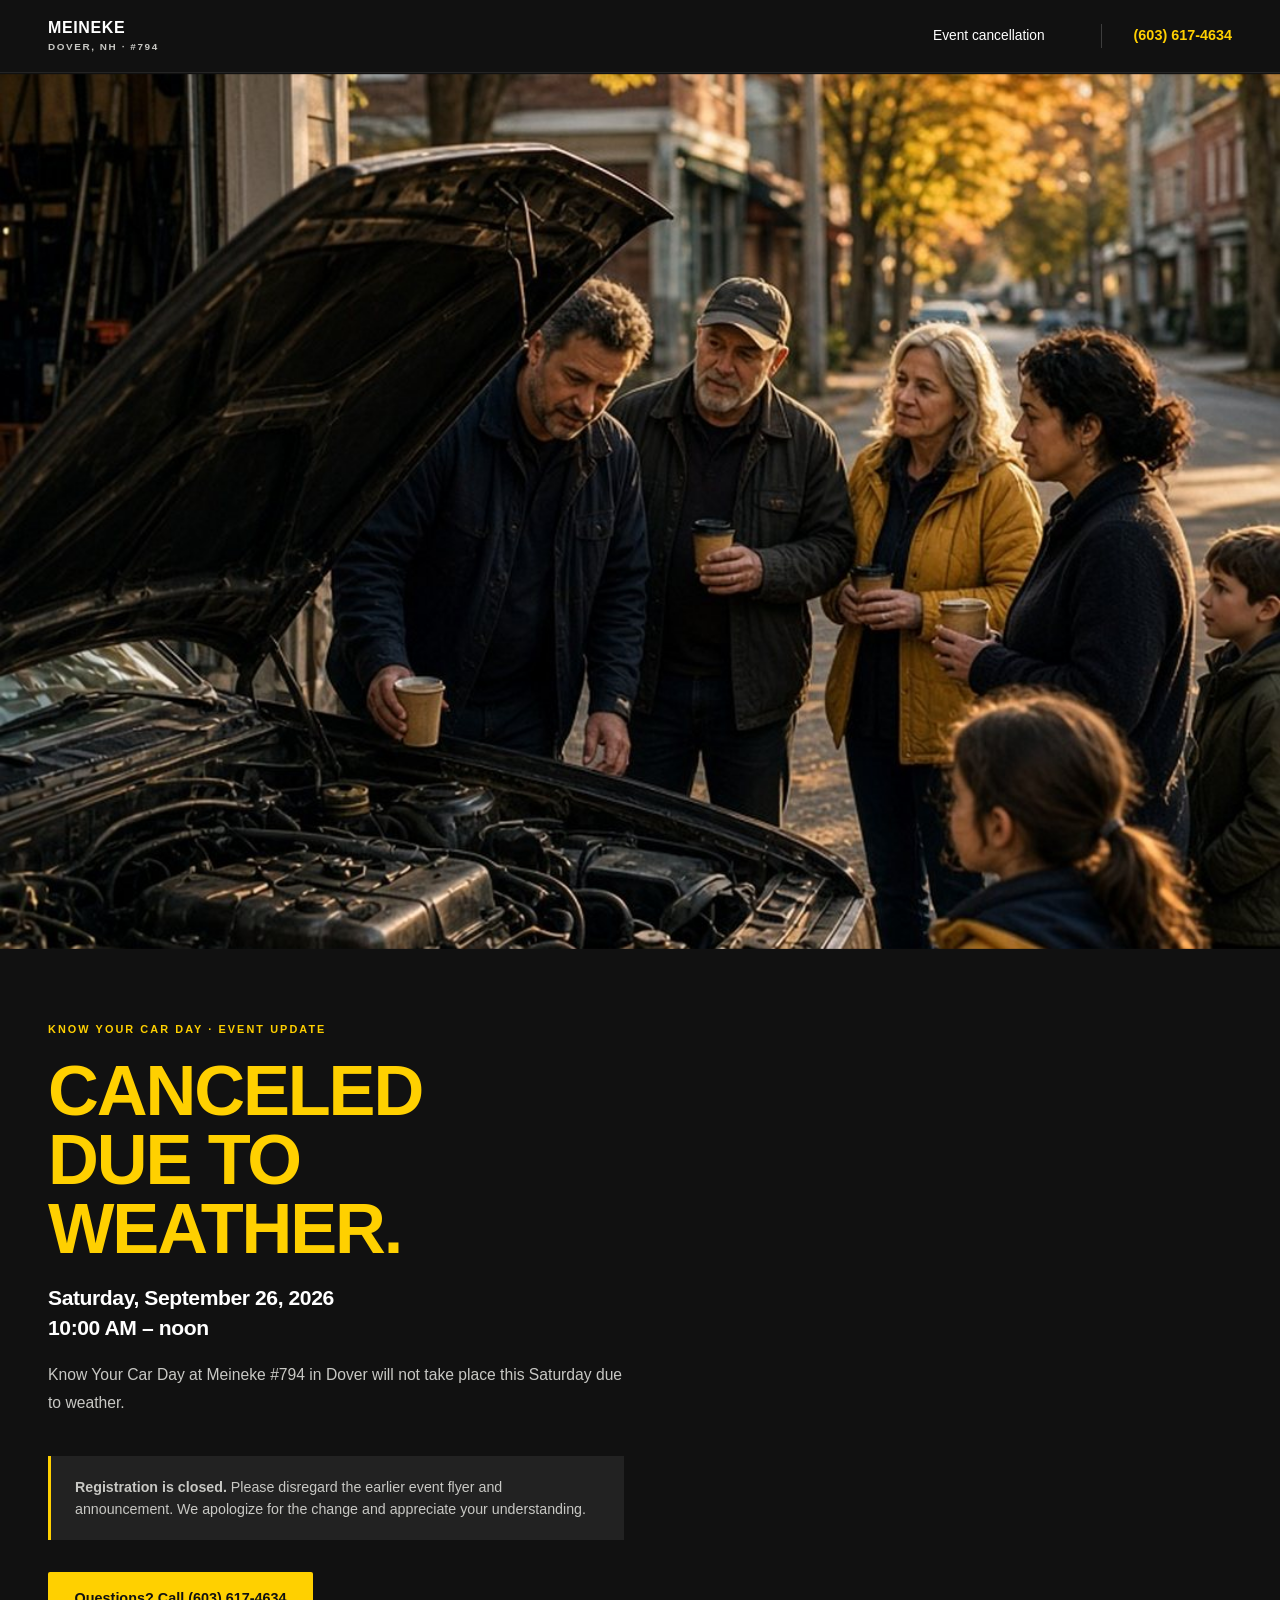
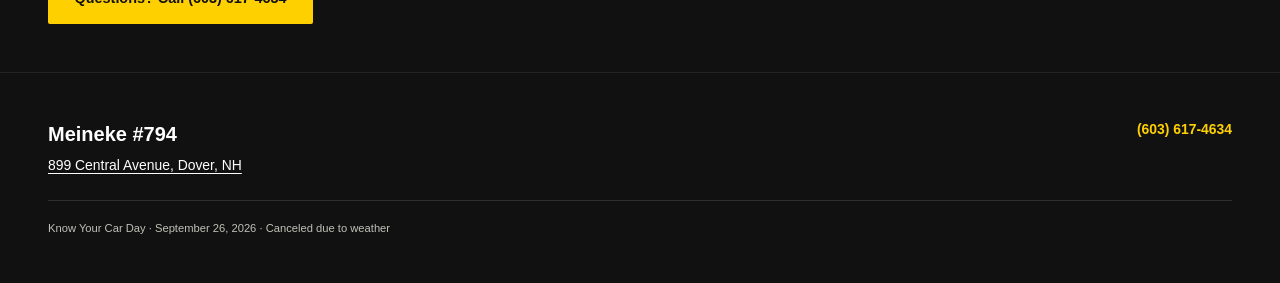
==== commit 0ce8b2e2: "Publish weather cancellation for September 26 Know Your Car Day; close registration" ====
--- a/thanks.html
+++ b/thanks.html
@@ -3,80 +3,47 @@
   <head>
     <meta charset="utf-8" />
     <meta name="viewport" content="width=device-width, initial-scale=1" />
-    <title>You are on the list | Know Your Car Day</title>
+    <title>Canceled Due to Weather | Know Your Car Day</title>
     <meta
       name="description"
-      content="Thanks for saving a spot at Know Your Car Day, Saturday, September 26, 2026 at Meineke #794 in Dover, NH."
+      content="Know Your Car Day on Saturday, September 26, 2026 at Meineke #794 in Dover is canceled due to weather. Registration is closed. Call (603) 617-4634 with questions."
     />
     <meta name="robots" content="noindex" />
-    <meta name="theme-color" content="#111111" />
+    <meta name="theme-color" content="#171917" />
+    <meta property="og:title" content="Canceled Due to Weather | Know Your Car Day" />
+    <meta
+      property="og:description"
+      content="Know Your Car Day on Saturday, September 26, 2026 at Meineke #794 in Dover is canceled due to weather. Registration is closed. Call (603) 617-4634 with questions."
+    />
+    <meta property="og:type" content="website" />
     <link rel="icon" href="favicon.svg" type="image/svg+xml" />
     <link rel="stylesheet" href="styles.css" />
   </head>
   <body>
-    <a class="skip-link" href="#thanks">Skip to confirmation</a>
+    <a class="skip-link" href="#cancellation">Skip to cancellation notice</a>
 
     <header class="masthead">
       <div class="wrap masthead-inner">
-        <a class="shop-mark" href="index.html"
-          ><span>Meineke</span><small>Dover, NH · #794</small></a
-        >
+        <a class="shop-mark" href="index.html"><span>meineke</span><small>Dover, NH · #794</small></a>
+        <nav class="site-nav" aria-label="Main navigation"><a href="#cancellation">Event cancellation</a></nav>
         <p class="masthead-phone">
           <a href="tel:+16036174634">(603) 617-4634</a>
         </p>
       </div>
     </header>
 
-    <main>
-      <section class="thanks" id="thanks" aria-labelledby="thanks-heading">
-        <div class="flyer-head">
-          <div class="wrap flyer-head-inner">
-            <p class="hero-kicker">Know Your Car Day</p>
-            <p class="hero-date">
-              Saturday, September 26, 2026<br />
-              10:00 AM to 12:00 PM
-            </p>
-          </div>
+    <main id="cancellation">
+      <section class="thanks" aria-labelledby="cancellation-heading">
+        <div class="hero-visual" aria-hidden="true">
+          <svg viewBox="0 170 1080 750" preserveAspectRatio="xMidYMid slice" focusable="false"><image href="assets/shop-day.jpg" width="1080" height="1080" /></svg>
         </div>
-
-        <figure class="flyer-photo flyer-photo-compact">
-          <picture>
-            <source srcset="assets/shop-day.webp" type="image/webp" />
-            <img
-              src="assets/shop-day.jpg"
-              width="1080"
-              height="738"
-              alt="Neighbors gathered around an open car hood on a small-town street, coffee cups in hand."
-            />
-          </picture>
-        </figure>
-
-        <div class="flyer-band">
-          <div class="wrap flyer-band-inner">
-            <p class="flyer-shop">Meineke · 899 Central Avenue, Dover, NH</p>
-            <p class="flyer-phone">
-              <a href="tel:+16036174634">(603) 617-4634</a>
-            </p>
-          </div>
-        </div>
-
         <div class="wrap thanks-inner">
-          <p class="eyebrow">You’re on the list</p>
-          <h1 id="thanks-heading">See you Saturday.</h1>
-          <p class="lede">
-            Thanks for saving a spot. We may text or call if we need to confirm.
-            Saturday, September 26, 2026, 10:00 AM to 12:00 PM at Meineke #794,
-            899 Central Avenue, Dover, NH.
-          </p>
-          <p class="soft-note">
-            Questions before Saturday? Call
-            <a href="tel:+16036174634">(603) 617-4634</a>. If the morning window
-            is tight, look-overs can continue through October 3.
-          </p>
-          <p class="hero-actions">
-            <a class="btn btn-primary" href="index.html">Back to the event page</a>
-            <a class="btn btn-ghost" href="tel:+16036174634">Call the shop</a>
-          </p>
+          <p class="eyebrow">Know Your Car Day · Event update</p>
+          <h1 id="cancellation-heading">Canceled<br />due to<br />weather.</h1>
+          <p class="hero-intro"><strong>Saturday, September 26, 2026<br />10:00 AM – noon</strong></p>
+          <p class="lede">Know Your Car Day at Meineke #794 in Dover will not take place this Saturday due to weather.</p>
+          <p class="soft-note"><strong>Registration is closed.</strong> Please disregard the earlier event flyer and announcement. We apologize for the change and appreciate your understanding.</p>
+          <p class="hero-actions"><a class="btn btn-primary" href="tel:+16036174634">Questions? Call (603) 617-4634</a></p>
         </div>
       </section>
     </main>
@@ -92,10 +59,7 @@
             >899 Central Avenue, Dover, NH</a
           >
         </p>
-        <p class="privacy">
-          We use this signup to run Know Your Car Day and may text or call about
-          your spot. We do not sell your info.
-        </p>
+        <p class="privacy">Know Your Car Day · September 26, 2026 · Canceled due to weather</p>
       </div>
     </footer>
   </body>
--- a/styles.css
+++ b/styles.css
@@ -185,6 +185,7 @@
 .flyer-photo {
   margin: 0;
   background: var(--charcoal);
+  overflow: hidden;
 }
 
 .flyer-photo img {
@@ -194,15 +195,26 @@
   vertical-align: middle;
 }
 
+@media (min-width: 701px) {
+  .hero .flyer-photo {
+    max-height: min(52vh, 30rem);
+  }
+
+  .hero .flyer-photo img {
+    height: min(52vh, 30rem);
+    object-fit: cover;
+    object-position: 40% 38%;
+  }
+}
+
 .flyer-photo-compact {
-  max-height: 280px;
-  overflow: hidden;
+  max-height: 220px;
 }
 
 .flyer-photo-compact img {
-  height: 280px;
+  height: 220px;
   object-fit: cover;
-  object-position: center 42%;
+  object-position: center 28%;
 }
 
 .flyer-band {
@@ -869,8 +881,9 @@
 
   .flyer-photo-compact,
   .flyer-photo-compact img {
-    max-height: 200px;
-    height: 200px;
+    max-height: 160px;
+    height: 160px;
+    object-position: center 28%;
   }
 
   .event-details-inner {
